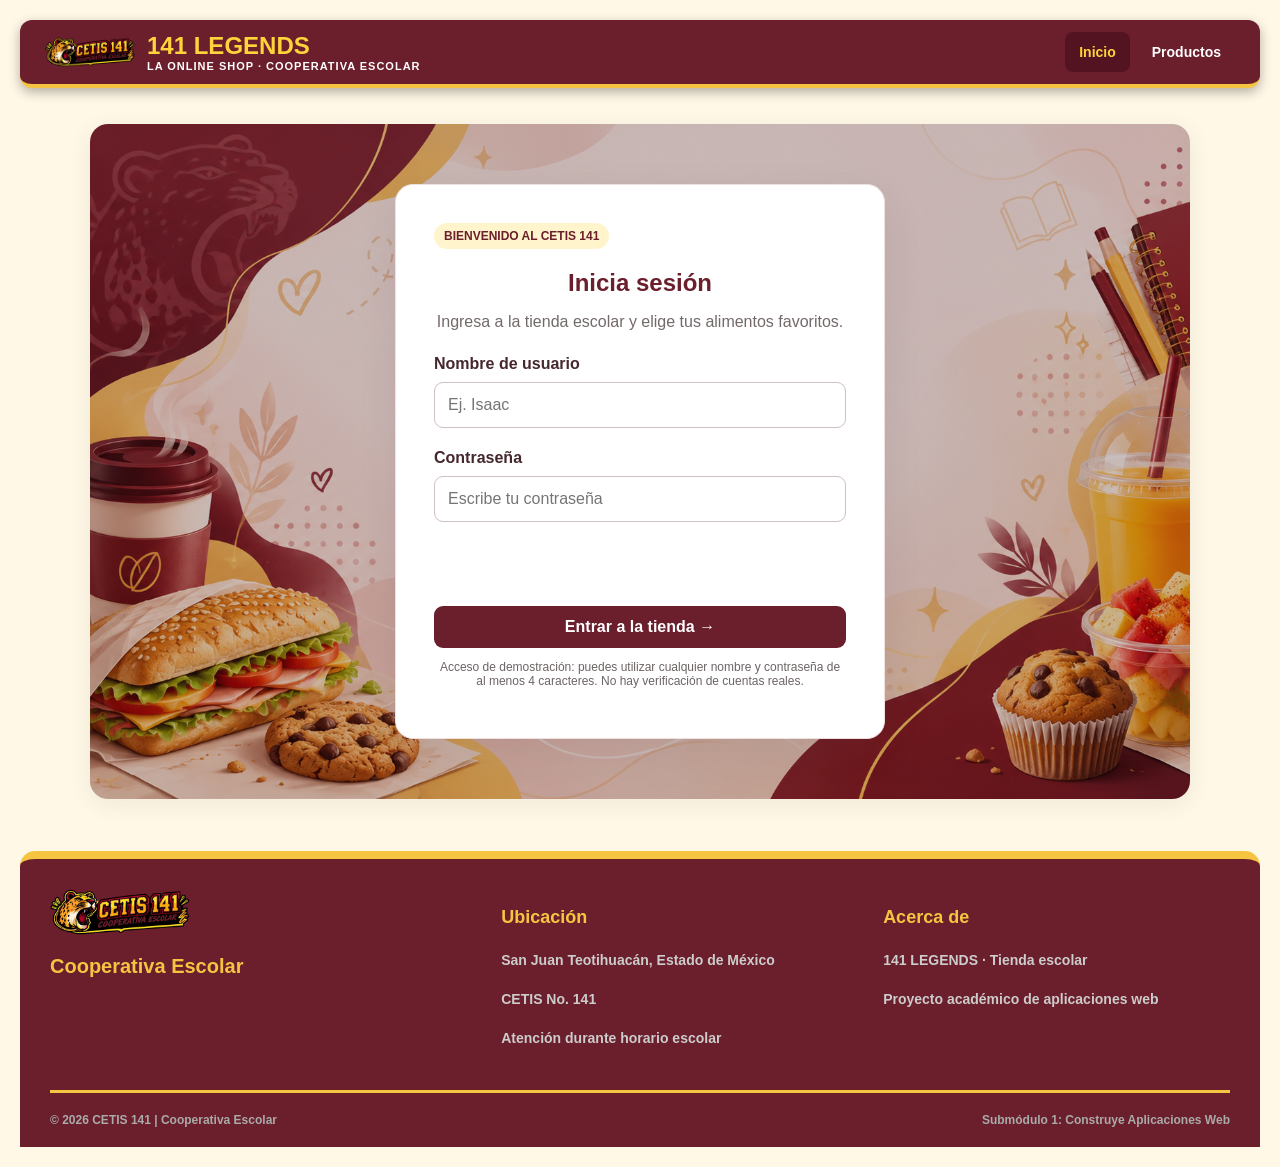
==== carrito.html @ 581f1f4e "COMMIT 1: Subida de archivos del Proyecto. Aquí se subieron los archivos para poder visualizarlos en" ====
<!DOCTYPE html>
<html lang="es">
 <head>
  <meta charset="utf-8"/>
  <meta content="width=device-width, initial-scale=1.0" name="viewport"/>
  <meta content="#6B1E2B" name="theme-color"/>
  <title>
   Mi carrito | 141 LEGENDS
  </title>
  <link href="assets/estilos.css" rel="stylesheet"/>
  <script defer="" src="assets/app.js">
  </script>
 </head>
 <body data-pagina="carrito">
  <header class="encabezado">
   <div class="marca">
    <a href="index.html">
     <img alt="Logo CETIS 141" src="assets/logo.png"/>
    </a>
    <div class="nombre">
     <h1>
      141 LEGENDS
     </h1>
     <p>
      LA ONLINE SHOP · COOPERATIVA ESCOLAR
     </p>
    </div>
   </div>
   <nav aria-label="Navegación principal" class="menu-principal">
    <ul>
     <li>
      <a class="" href="index.html">
       Inicio
      </a>
     </li>
     <li>
      <a class="" href="compras.html">
       Productos
      </a>
     </li>
     <li>
      <a class="activo" href="carrito.html">
       Carrito
       <span class="contador" data-contador="">
        0
       </span>
      </a>
     </li>
    </ul>
   </nav>
  </header>
  <main class="container">
   <section aria-labelledby="carrito-titulo">
    <h2 class="titulo-seccion" id="carrito-titulo">
     🛒 Mi carrito de compras
    </h2>
    <p class="subtitulo">
     Revisa tu pedido antes de terminar
    </p>
    <div id="contenido-carrito">
    </div>
    <p class="nota-demo">
     Este proyecto es una demostración: finalizar el pedido muestra una confirmación local, no realiza cobros ni envía compras a la cafetería.
    </p>
   </section>
  </main>
  <footer class="footer">
   <div class="footer-contenido">
    <div class="footer-marca">
     <img alt="CETIS 141" src="assets/logo.png"/>
     <h3>
      Cooperativa Escolar
     </h3>
    </div>
    <div class="footer-seccion">
     <h3>
      Ubicación
     </h3>
     <p>
      San Juan Teotihuacán, Estado de México
     </p>
     <p>
      CETIS No. 141
     </p>
     <p>
      Atención durante horario escolar
     </p>
    </div>
    <div class="footer-seccion">
     <h3>
      Acerca de
     </h3>
     <p>
      141 LEGENDS · Tienda escolar
     </p>
     <p>
      Proyecto académico de aplicaciones web
     </p>
    </div>
   </div>
   <div class="footer-inferior">
    <p>
     © 2026 CETIS 141 | Cooperativa Escolar
    </p>
    <p>
     Submódulo 1: Construye Aplicaciones Web
    </p>
   </div>
  </footer>
 </body>
</html>
---- assets/estilos.css ----
* body {
font-family: Arial, sans-serif;
margin: 10;
padding: 30px;
background-color: #FFF8E7;
color: #292929
}
/* FONDO DEL APARTADO DE LOGIN */

body[data-pagina="login"] main.container {
    background:
        linear-gradient(
            rgba(40, 10, 20, 0.25),
            rgba(40, 10, 20, 0.25)
        ),
        url("fondo-login.jpg");

    background-size: cover;
    background-position: center;
    background-repeat: no-repeat;

    display: flex;
    justify-content: center;
    align-items: center;

    min-height: 610px;
    padding: 45px 25px;

    border-radius: 18px;
}
header {
background-color: #6B1E2B;
color: #FFFFFF;
padding: 10px;
display: flex;
justify-content: center;
border-radius: 20px;
box-shadow: 0px 2px 5px #4E342E
}

.encabezado {
    background: #6B1E2B;
    border-bottom: 4px solid #f5c542;
    color: white;
    padding: 12px 25px;
    display: flex;
    align-items: center;
    justify-content: space-between;
    flex-wrap: wrap;
    gap: 20px;
    border-radius: 12px;
    box-shadow: 0 4px 12px rgba(0, 0, 0, 0.3);
}

.marca {
    display: flex;
    align-items: center;
    gap: 12px;
}

.marca img {
    width: 180px;
    max-width: none;
    height: auto;
    border: none;
    margin: 0;
    display: block;
}

.nombre h1 {
    font-size: 24px;
    font-weight: 900;
    color: #ffd43b;
    margin: 0;
}

.nombre p {
    font-size: 11px;
    font-weight: bold;
    color: #ffffff;
    letter-spacing: 1px;
    margin: 0;
}


.menu-principal ul {
    display: flex;
    align-items: center;
    flex-wrap: wrap;
    list-style: none;
    gap: 8px;
    margin: 0;
    padding: 0;
}

.menu-principal a {
    display: block;
    color: #ffffff;
    text-decoration: none;
    font-size: 14px;
    font-weight: bold;
    padding: 12px 14px;
    margin: 0;
    border-radius: 8px;
    transition: 0.3s;
}

.menu-principal a:hover {
    background: #0b0b0b;
    color: #ffd43b;
    text-decoration: none;
}

header img {
    width: 500px;
}
nav {
    display: flex;
    gap: 15px;
}
nav a {
color: #FFD966;
margin: 0 30px;
text-decoration: none;
font-weight: bold;
}
nav a:hover {
text-decoration: overline;
}
.container {
background: #F5EBDD;
padding: 30px;
margin-top: 40px;
border-radius: 20px;
box-shadow: 0px 2px 5px #4E342E;
}

.contenedor-principal {
max-width: 1000px;
margin: 30px auto;
padding: 0 20px;
}
.titulo-seccion {
text-align: center;
color: #1a365d;
margin-bottom: 25px;
}
.rejilla-paquetes {
display: grid;

grid-template-columns: repeat(auto-fit, minmax(280px, 1fr));
gap: 20px;
}
.tarjeta {
background-color: white;
border: 1px solid #ddd;
border-radius: 8px;
padding: 20px;
text-align: center;
}
.tarjeta h3 {
color: #2b6cb0;
margin-bottom: 10px;
}
.tarjeta p {
color: #666;
margin-bottom: 10px;
}
.tarjeta .precio {
font-weight: bold;
color: #dd6b20;
font-size: 1.2rem;
}
img {
max-width: 350px;
height: auto;
display: flex;
justify-content: flex-start;
margin-bottom: 30px;
border: 3px solid #6B1E2B;

}


.footer {
    background-color: #6B1E2B;
    color: #ffffff;
    border-top: 8px solid #f5c542;
    padding: 30px 30px 0;
    margin-top: 50px;
    font-family: Arial, sans-serif;
    font-weight: bold;
}


.footer-contenido {
    max-width: 1300px;
    margin: 0 auto;

    display: grid;
    grid-template-columns: 2fr 1fr 1.5fr;
    gap: 35px;

    padding-bottom: 35px;
}


.footer-marca img {
    width: 350px;
    max-width: 100%;
    height: auto;
    border: none;
    margin: 0 0 15px;
    display: block;
}

.footer-marca h3 {
    color: #f5c542;
    font-size: 20px;
    font-weight: bold;
    margin-bottom: 12px;
}



.footer-seccion h3 {
    color: #f5c542;
    font-size: 18px;
    font-weight: bold;
    margin-bottom: 20px;
}


.footer-seccion a {
    text-decoration: none;
    color: #dddddd;
    font-size: 14px;
    transition: 0.3s;
}

.footer-seccion a:hover {
    color: #f5c542;
}


.footer-seccion p {
    color: #cccccc;
    font-size: 14px;
    line-height: 1.8;
    margin-bottom: 4px;
}

.footer-redes {
    display: flex;
    gap: 12px;
    margin-bottom: 20px;
}

.footer-redes a {
    display: flex;
    align-items: center;
    justify-content: center;

    width: 42px;
    height: 42px;

    background-color: #800020;
    color: #ffffff;

    border: 2px solid #f5c542;
    border-radius: 50%;

    font-size: 20px;
    font-weight: bold;
    transition: 0.3s;
}

.footer-redes a:hover {
    background-color: #111111;
    color: #ffffff;
    transform: translateY(-4px);
}

.footer-inferior {
    border-top: 3px solid #f5c542;
    padding: 20px 0;

    display: flex;
    justify-content: space-between;
    align-items: center;
    gap: 15px;
}

.footer-inferior p {
    color: #aaaaaa;
    font-size: 12px;
    margin: 0;
}


/*pluto el que lo lea jejeejje*/
*{box-sizing:border-box}body{margin:0;padding:20px;color:#292929;font-family:Arial,sans-serif;min-height:100vh}button,input{font:inherit}button{cursor:pointer}.encabezado{max-width:1280px;margin:auto}.marca img{width:90px;margin:0}.menu-principal a{margin:0}.menu-principal a.activo{background:#531320;color:#ffd43b}.container{max-width:1100px;margin:36px auto;padding:32px;background:#F2E0E3;border-radius:18px;box-shadow:0 5px 24px #361a1a12}.titulo-seccion{color:#6B1E2B}.subtitulo{text-align:center;color:#746b6b;margin-top:-12px;margin-bottom:26px}.footer{border-radius:15px 15px 0 0;max-width:1280px;margin:52px auto 0}.footer-marca img{width:140px}.footer-contenido{grid-template-columns:1.2fr 1fr 1fr}.boton-tarjeta,.btn{display:inline-block;border:0;background:#6B1E2B;color:white!important;border-radius:9px;padding:12px 19px;text-decoration:none;font-weight:700;transition:.2s}.btn:hover,.boton-tarjeta:hover{background:#881f36;transform:translateY(-1px)}.btn-dorado{background:#f5c542;color:#38201c!important}.btn-dorado:hover{background:#e9b72a}.btn-claro{background:#f3e8e9;color:#6B1E2B!important}.btn-claro:hover{background:#ead6da}.btn-peligro{background:#a83434}.btn-peligro:hover{background:#8b2424}.btn:disabled{opacity:.45;cursor:not-allowed;transform:none}.etiqueta{display:inline-block;background:#fff4cb;color:#6B1E2B;padding:6px 10px;border-radius:15px;font-size:12px;font-weight:800}.tarjeta{border:1px solid #eadfe0;box-shadow:0 7px 20px #35131310;text-align:left;display:flex;flex-direction:column;gap:10px;padding:22px}.tarjeta h3{color:#6B1E2B}.tarjeta p{line-height:1.5;margin:0}.tarjeta .precio{color:#8a233b;margin-top:auto}.tarjeta .btn{align-self:stretch}.login-wrap{max-width:490px;margin:15px auto;padding:38px;background:#fff;border:1px solid #eee0df;border-radius:18px;box-shadow:0 14px 40px #3b172015}.login-wrap h2{text-align:center;color:#6B1E2B;font-weight:800;margin-bottom:8px}.login-wrap p{text-align:center;color:#736969}.formulario{display:grid;gap:9px;margin-top:24px}.formulario label{font-weight:700;color:#45282d}.formulario input{width:100%;border:1px solid #cfc1c1;border-radius:9px;padding:13px;margin-bottom:12px}.formulario input:focus{outline:2px solid #ddb14a;outline-offset:1px}.error{color:#a12626;font-weight:600;min-height:22px}.aviso{font-size:12px;color:#6d6464!important}.barra-catalogo,.cabecera-carrito{display:flex;justify-content:space-between;align-items:center;gap:16px;flex-wrap:wrap;margin-bottom:22px}.saludo{color:#6B1E2B;font-weight:bold}.contador{background:#f5c542;color:#3c2026;border-radius:30px;padding:3px 8px;font-size:12px}.toast{position:fixed;bottom:22px;right:22px;background:#3e2228;color:white;padding:15px 22px;border-radius:12px;box-shadow:0 7px 25px #0003;z-index:10}.vacio{text-align:center;padding:45px 15px;color:#6d6060}.vacio h3{color:#6B1E2B}.tabla-scroll{overflow-x:auto}table.carrito-tabla{width:100%;border-collapse:collapse;min-width:590px}table.carrito-tabla th,table.carrito-tabla td{padding:16px 12px;text-align:left;border-bottom:1px solid #ece3e3}table.carrito-tabla th{background:#f7eff0;color:#6B1E2B}.cantidad{display:flex;align-items:center;gap:12px}.cantidad button{border:1px solid #d8b9c0;background:white;color:#6B1E2B;border-radius:8px;min-width:33px;min-height:33px;font-weight:bold}.cantidad button:hover{background:#f5e5e8}.btn-eliminar{border:0;background:transparent;color:#a12626;font-weight:bold;text-decoration:underline}.resumen{display:flex;justify-content:flex-end;margin:25px 0}.resumen>div{background:#faf3f2;border:1px solid #eadcdd;padding:22px;border-radius:13px;min-width:260px}.resumen strong{font-size:26px;color:#6B1E2B}.acciones{display:flex;justify-content:flex-end;gap:12px;flex-wrap:wrap}.pie-pagina{margin-top:auto}.nota-demo{padding:12px 15px;border-left:4px solid #e6b83e;background:#fff8df;border-radius:6px;color:#674d16;margin-top:18px}@media(max-width:750px){body{padding:10px}.encabezado{justify-content:center;padding:18px}.marca img{width:70px}.nombre h1{font-size:20px}.menu-principal ul{justify-content:center}.menu-principal a{padding:9px 10px;font-size:12px}.container{padding:20px;margin:20px auto}.login-wrap{padding:23px}.rejilla-paquetes{grid-template-columns:1fr}.footer{padding:20px 18px 0}.footer-contenido{grid-template-columns:1fr;gap:22px}.footer-inferior{flex-direction:column;text-align:center}.acciones{justify-content:center}}
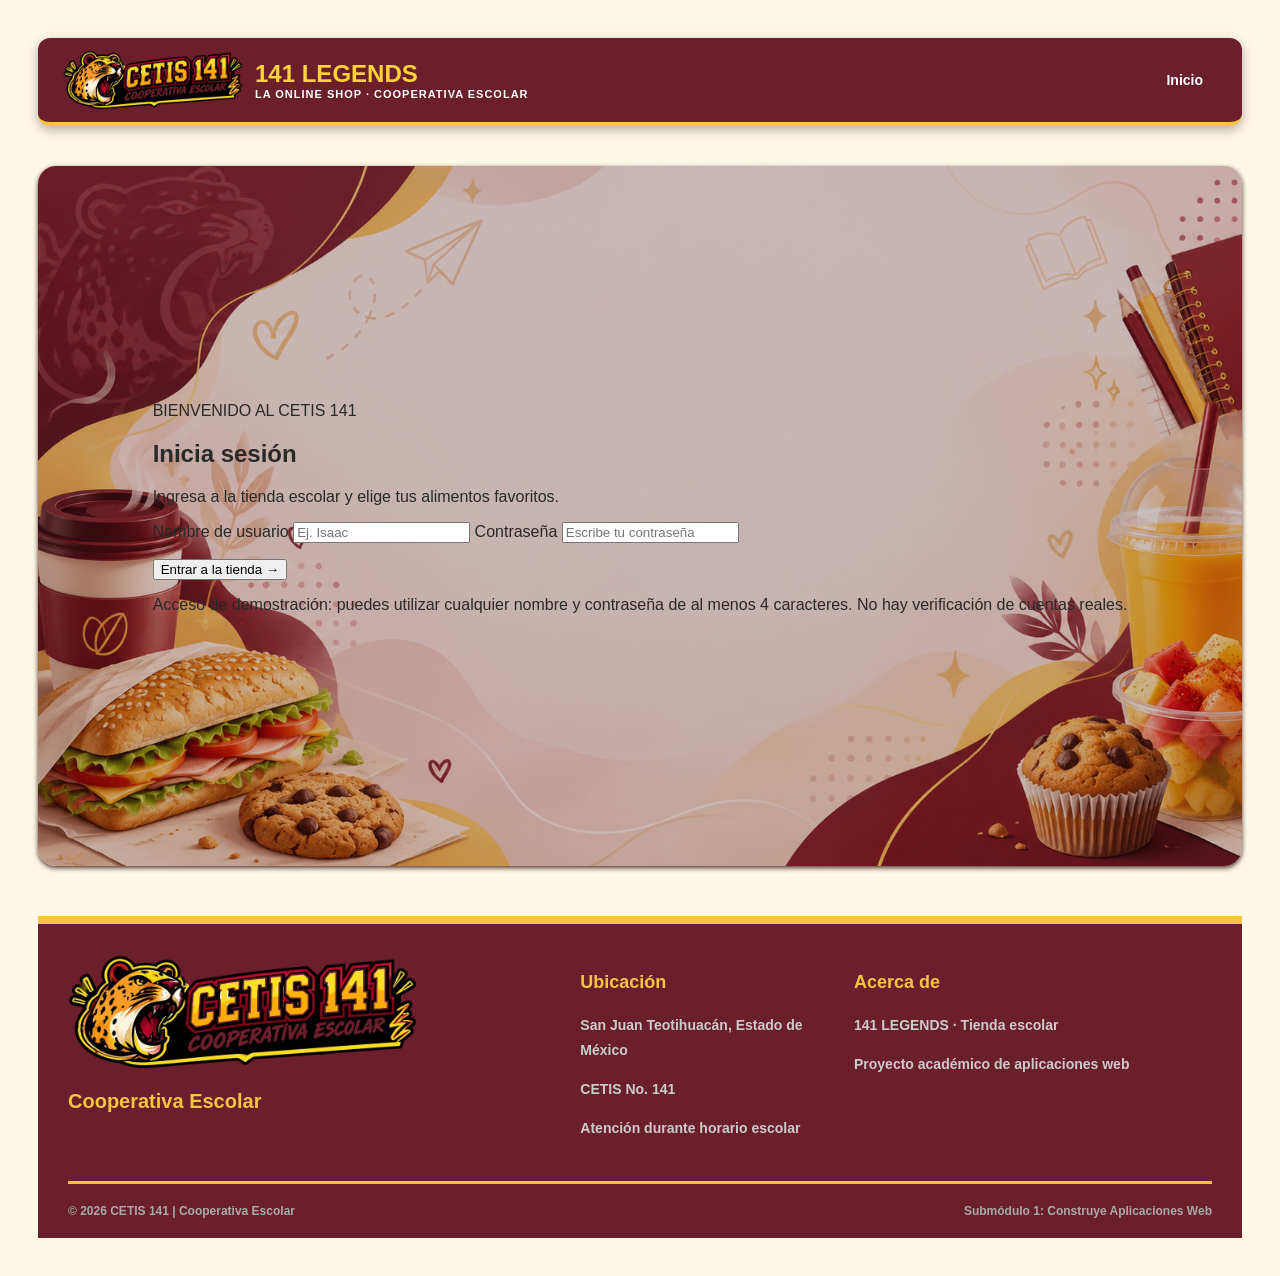
==== commit 503393e4: "COMMIT 11: Update carrito.html texto de aviso." ====
--- a/carrito.html
+++ b/carrito.html
@@ -60,7 +60,7 @@
     <div id="contenido-carrito">
     </div>
     <p class="nota-demo">
-     Este proyecto es una demostración: finalizar el pedido muestra una confirmación local, no realiza cobros ni envía compras a la cafetería.
+     Este proyecto es una demostración: Aun puede contener errores, Pero no es el producto final :D ☻.
     </p>
    </section>
   </main>
--- a/assets/estilos.css
+++ b/assets/estilos.css
@@ -6,7 +6,7 @@
 background-color: #FFF8E7;
 color: #292929
 }
-/* FONDO DEL APARTADO DE LOGIN */
+
 
 body[data-pagina="login"] main.container {
     background:
@@ -300,4 +300,57 @@
 
 
 /*pluto el que lo lea jejeejje*/
-*{box-sizing:border-box}body{margin:0;padding:20px;color:#292929;font-family:Arial,sans-serif;min-height:100vh}button,input{font:inherit}button{cursor:pointer}.encabezado{max-width:1280px;margin:auto}.marca img{width:90px;margin:0}.menu-principal a{margin:0}.menu-principal a.activo{background:#531320;color:#ffd43b}.container{max-width:1100px;margin:36px auto;padding:32px;background:#F2E0E3;border-radius:18px;box-shadow:0 5px 24px #361a1a12}.titulo-seccion{color:#6B1E2B}.subtitulo{text-align:center;color:#746b6b;margin-top:-12px;margin-bottom:26px}.footer{border-radius:15px 15px 0 0;max-width:1280px;margin:52px auto 0}.footer-marca img{width:140px}.footer-contenido{grid-template-columns:1.2fr 1fr 1fr}.boton-tarjeta,.btn{display:inline-block;border:0;background:#6B1E2B;color:white!important;border-radius:9px;padding:12px 19px;text-decoration:none;font-weight:700;transition:.2s}.btn:hover,.boton-tarjeta:hover{background:#881f36;transform:translateY(-1px)}.btn-dorado{background:#f5c542;color:#38201c!important}.btn-dorado:hover{background:#e9b72a}.btn-claro{background:#f3e8e9;color:#6B1E2B!important}.btn-claro:hover{background:#ead6da}.btn-peligro{background:#a83434}.btn-peligro:hover{background:#8b2424}.btn:disabled{opacity:.45;cursor:not-allowed;transform:none}.etiqueta{display:inline-block;background:#fff4cb;color:#6B1E2B;padding:6px 10px;border-radius:15px;font-size:12px;font-weight:800}.tarjeta{border:1px solid #eadfe0;box-shadow:0 7px 20px #35131310;text-align:left;display:flex;flex-direction:column;gap:10px;padding:22px}.tarjeta h3{color:#6B1E2B}.tarjeta p{line-height:1.5;margin:0}.tarjeta .precio{color:#8a233b;margin-top:auto}.tarjeta .btn{align-self:stretch}.login-wrap{max-width:490px;margin:15px auto;padding:38px;background:#fff;border:1px solid #eee0df;border-radius:18px;box-shadow:0 14px 40px #3b172015}.login-wrap h2{text-align:center;color:#6B1E2B;font-weight:800;margin-bottom:8px}.login-wrap p{text-align:center;color:#736969}.formulario{display:grid;gap:9px;margin-top:24px}.formulario label{font-weight:700;color:#45282d}.formulario input{width:100%;border:1px solid #cfc1c1;border-radius:9px;padding:13px;margin-bottom:12px}.formulario input:focus{outline:2px solid #ddb14a;outline-offset:1px}.error{color:#a12626;font-weight:600;min-height:22px}.aviso{font-size:12px;color:#6d6464!important}.barra-catalogo,.cabecera-carrito{display:flex;justify-content:space-between;align-items:center;gap:16px;flex-wrap:wrap;margin-bottom:22px}.saludo{color:#6B1E2B;font-weight:bold}.contador{background:#f5c542;color:#3c2026;border-radius:30px;padding:3px 8px;font-size:12px}.toast{position:fixed;bottom:22px;right:22px;background:#3e2228;color:white;padding:15px 22px;border-radius:12px;box-shadow:0 7px 25px #0003;z-index:10}.vacio{text-align:center;padding:45px 15px;color:#6d6060}.vacio h3{color:#6B1E2B}.tabla-scroll{overflow-x:auto}table.carrito-tabla{width:100%;border-collapse:collapse;min-width:590px}table.carrito-tabla th,table.carrito-tabla td{padding:16px 12px;text-align:left;border-bottom:1px solid #ece3e3}table.carrito-tabla th{background:#f7eff0;color:#6B1E2B}.cantidad{display:flex;align-items:center;gap:12px}.cantidad button{border:1px solid #d8b9c0;background:white;color:#6B1E2B;border-radius:8px;min-width:33px;min-height:33px;font-weight:bold}.cantidad button:hover{background:#f5e5e8}.btn-eliminar{border:0;background:transparent;color:#a12626;font-weight:bold;text-decoration:underline}.resumen{display:flex;justify-content:flex-end;margin:25px 0}.resumen>div{background:#faf3f2;border:1px solid #eadcdd;padding:22px;border-radius:13px;min-width:260px}.resumen strong{font-size:26px;color:#6B1E2B}.acciones{display:flex;justify-content:flex-end;gap:12px;flex-wrap:wrap}.pie-pagina{margin-top:auto}.nota-demo{padding:12px 15px;border-left:4px solid #e6b83e;background:#fff8df;border-radius:6px;color:#674d16;margin-top:18px}@media(max-width:750px){body{padding:10px}.encabezado{justify-content:center;padding:18px}.marca img{width:70px}.nombre h1{font-size:20px}.menu-principal ul{justify-content:center}.menu-principal a{padding:9px 10px;font-size:12px}.container{padding:20px;margin:20px auto}.login-wrap{padding:23px}.rejilla-paquetes{grid-template-columns:1fr}.footer{padding:20px 18px 0}.footer-contenido{grid-template-columns:1fr;gap:22px}.footer-inferior{flex-direction:column;text-align:center}.acciones{justify-content:center}}
+
+body[data-pagina="compras"] main.container {
+    background:
+        linear-gradient(
+            rgba(40, 10, 20, 0.30),
+            rgba(40, 10, 20, 0.30)
+        ),
+        url("fondo-productos.jpg");
+
+
+    background-size: cover;
+    background-position: center;
+    background-repeat: no-repeat;
+
+
+    padding: 45px 30px;
+    margin-top: 30px;
+    margin-bottom: 45px;
+
+
+    border-radius: 18px;
+    overflow: hidden;
+}
+
+
+body[data-pagina="compras"] .tarjeta {
+    background: rgba(255, 255, 255, 0.94);
+
+    backdrop-filter: blur(8px);
+    -webkit-backdrop-filter: blur(8px);
+
+    border-radius: 12px;
+    padding: 22px;
+
+    box-shadow: 0 8px 25px rgba(0, 0, 0, 0.12);
+}
+
+
+body[data-pagina="compras"] .titulo-seccion {
+    color: #6B1E2B;
+}
+
+
+@media (max-width: 600px) {
+
+    body[data-pagina="compras"] main.container {
+        padding: 25px 15px;
+        margin-top: 20px;
+    }
+
+    body[data-pagina="compras"] .tarjeta {
+        padding: 18px;
+    }
+}
